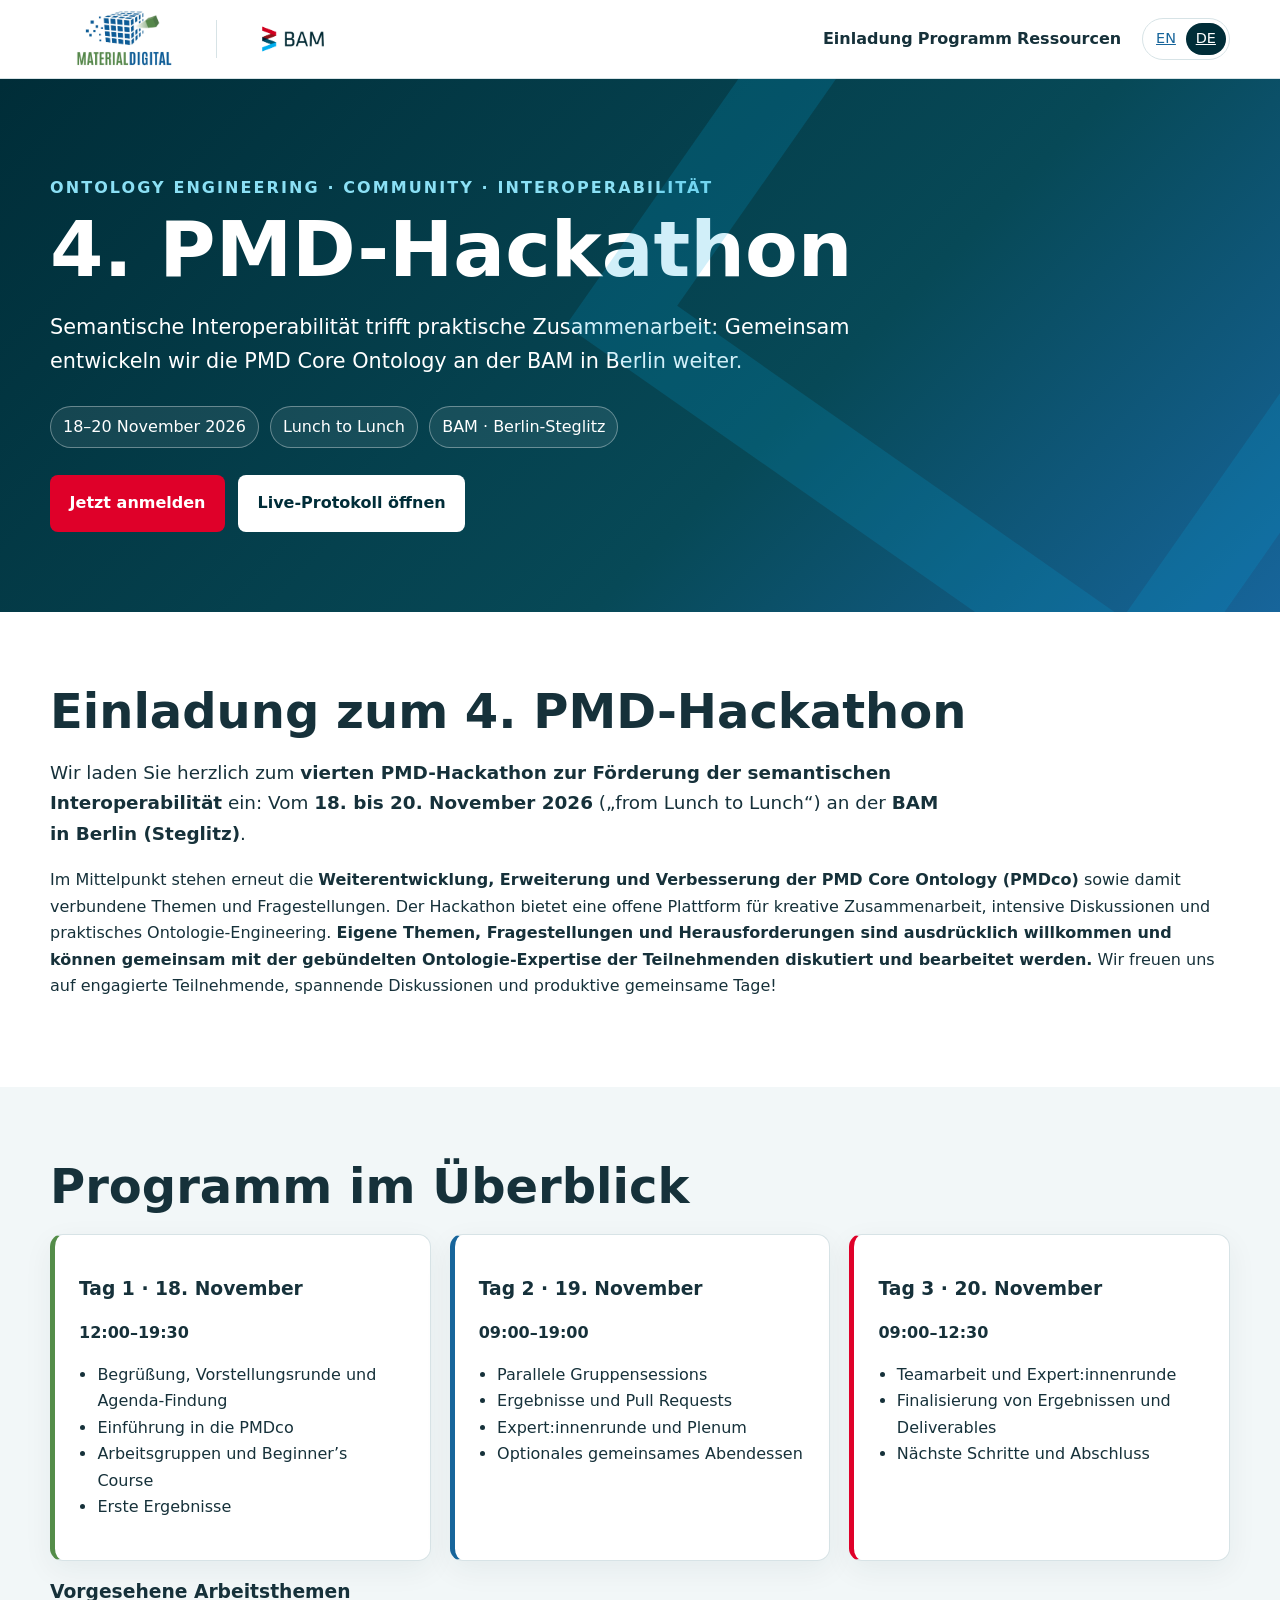
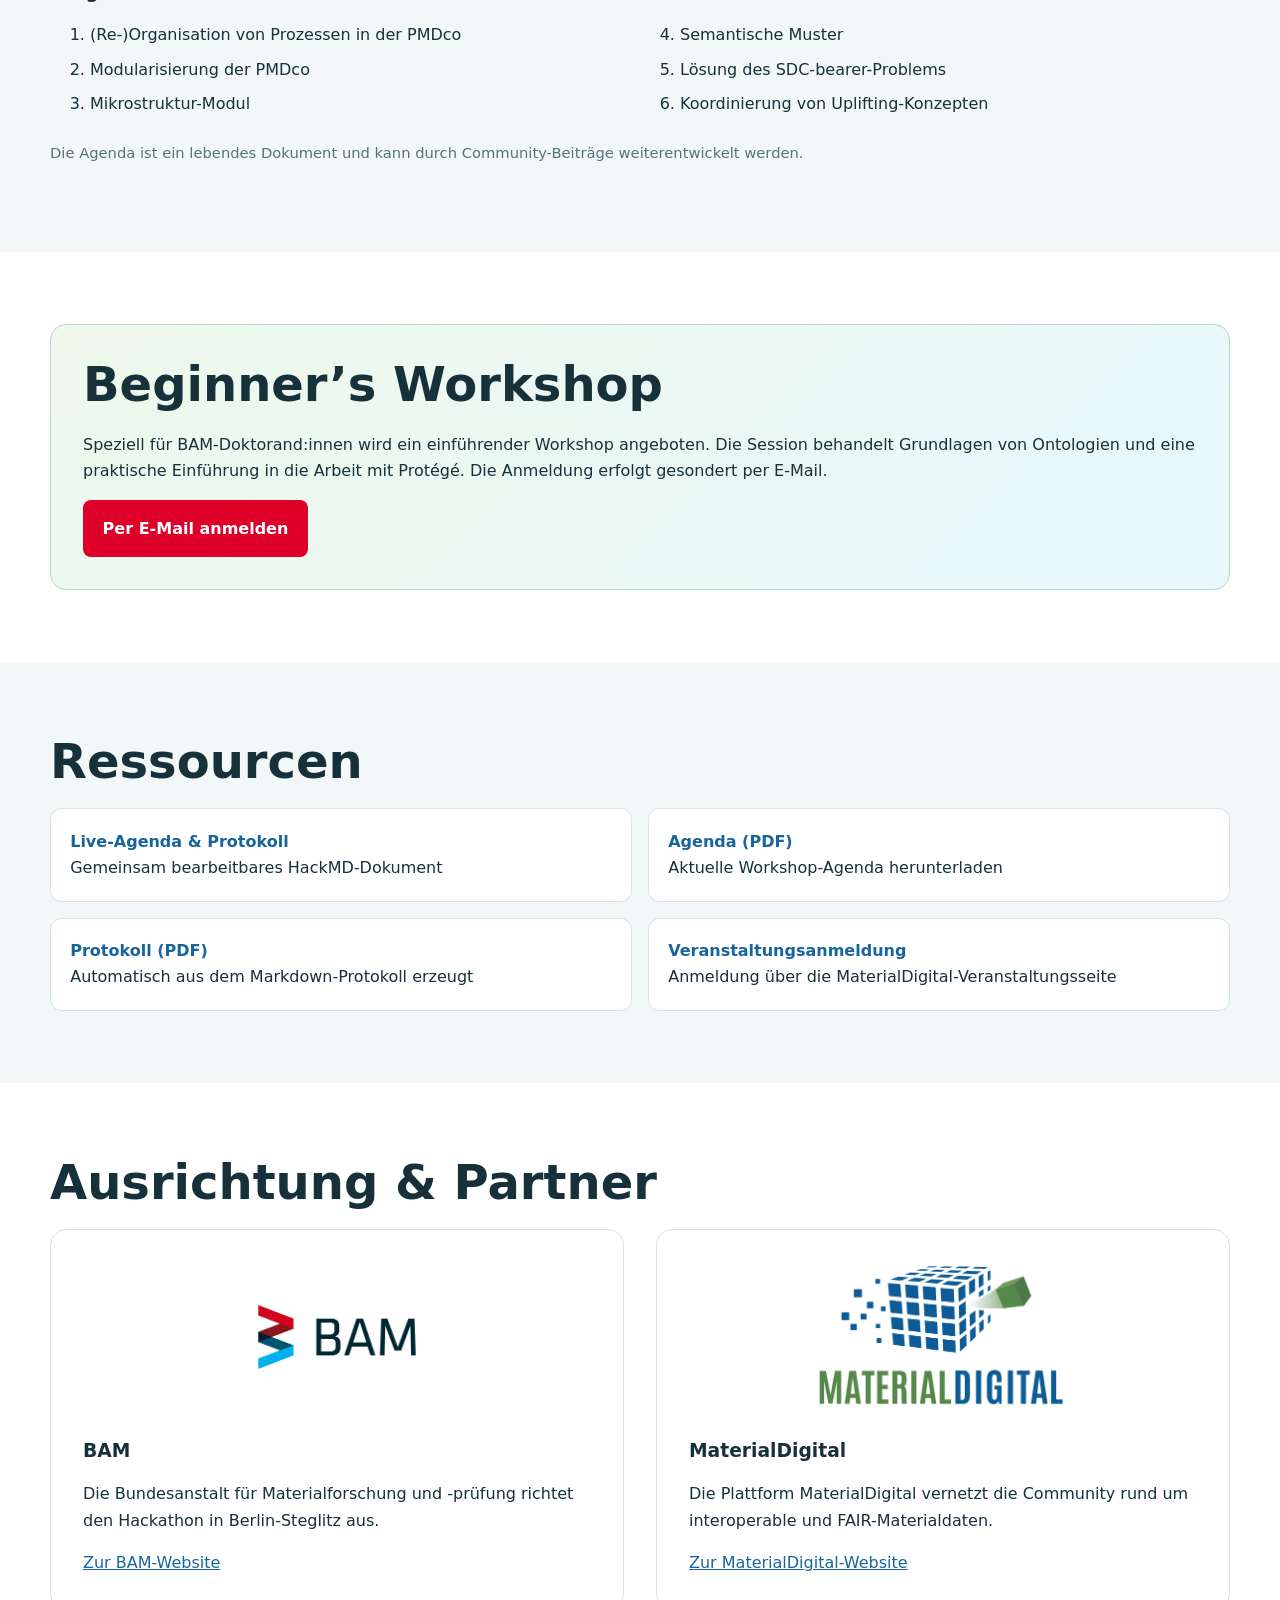
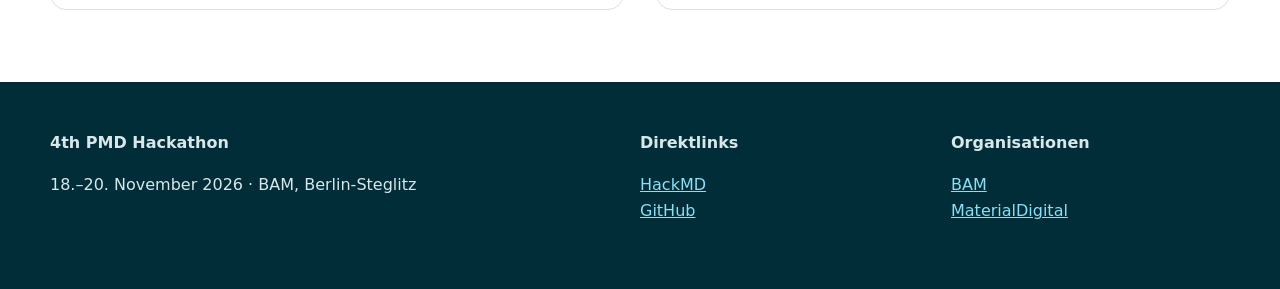
==== site/de/index.html @ f6e945ff "Website release Initial commit for PMD Hackathon no. 4 on semantic interoperability @ BAM in Berlin," ====
<!doctype html>
<html lang="de"><head><meta charset="utf-8"><meta name="viewport" content="width=device-width,initial-scale=1"><meta name="description" content="4. PMD-Hackathon zur semantischen Interoperabilität an der BAM in Berlin, 18.–20. November 2026. "><title>4. PMD-Hackathon | BAM Berlin</title><link rel="stylesheet" href="../assets/css/style.css"></head><body>
<header class="topbar"><div class="wrap nav"><a class="brand" href="../" aria-label="Home"><img class="pmd" src="../assets/images/materialdigital-logo.jpg" alt="MaterialDigital"><span class="brand-line"></span><img class="bam" src="../assets/images/bam-logo.jpg" alt="BAM"></a><nav><a href="#invitation">Einladung</a> <a href="#programme">Programm</a> <a href="#resources">Ressourcen</a></nav><div class="lang" aria-label="Language"><a class="" href="../" lang="en">EN</a><a class="active" href="./" lang="de">DE</a></div></div></header>
<main><section class="hero"><div class="wrap"><div class="eyebrow">Ontology Engineering · Community · Interoperabilität</div><h1>4. PMD-Hackathon</h1><p>Semantische Interoperabilität trifft praktische Zusammenarbeit: Gemeinsam entwickeln wir die PMD Core Ontology an der BAM in Berlin weiter.</p><div class="facts"><span class="pill">18–20 November 2026</span><span class="pill">Lunch to Lunch</span><span class="pill">BAM · Berlin-Steglitz</span></div><div class="actions"><a class="btn primary" href="https://www.material-digital.de/event/PMDco_Hackathon_IV" target="_blank" rel="noopener">Jetzt anmelden</a><a class="btn secondary" href="https://hackmd.io/@nd_ksvfTTISd9bwYNERWLw/r1xOg1ZjMl/edit" target="_blank" rel="noopener">Live-Protokoll öffnen</a></div></div></section>
<section id="invitation"><div class="wrap"><h2>Einladung zum 4. PMD-Hackathon</h2><p class="lead">Wir laden Sie herzlich zum <strong>vierten PMD-Hackathon zur Förderung der semantischen Interoperabilität</strong> ein: Vom <strong>18. bis 20. November 2026</strong> („from Lunch to Lunch“) an der <strong>BAM in Berlin (Steglitz)</strong>.</p><p>Im Mittelpunkt stehen erneut die <strong>Weiterentwicklung, Erweiterung und Verbesserung der PMD Core Ontology (PMDco)</strong> sowie damit verbundene Themen und Fragestellungen. Der Hackathon bietet eine offene Plattform für kreative Zusammenarbeit, intensive Diskussionen und praktisches Ontologie-Engineering. <strong>Eigene Themen, Fragestellungen und Herausforderungen sind ausdrücklich willkommen und können gemeinsam mit der gebündelten Ontologie-Expertise der Teilnehmenden diskutiert und bearbeitet werden.</strong> Wir freuen uns auf engagierte Teilnehmende, spannende Diskussionen und produktive gemeinsame Tage!</p></div></section>
<section class="section-soft" id="programme"><div class="wrap"><h2>Programm im Überblick</h2><div class="schedule grid"><article class="card day"><h3>Tag 1 · 18. November</h3><p><strong>12:00–19:30</strong></p><ul><li>Begrüßung, Vorstellungsrunde und Agenda-Findung</li><li>Einführung in die PMDco</li><li>Arbeitsgruppen und Beginner’s Course</li><li>Erste Ergebnisse</li></ul></article><article class="card day"><h3>Tag 2 · 19. November</h3><p><strong>09:00–19:00</strong></p><ul><li>Parallele Gruppensessions</li><li>Ergebnisse und Pull Requests</li><li>Expert:innenrunde und Plenum</li><li>Optionales gemeinsames Abendessen</li></ul></article><article class="card day"><h3>Tag 3 · 20. November</h3><p><strong>09:00–12:30</strong></p><ul><li>Teamarbeit und Expert:innenrunde</li><li>Finalisierung von Ergebnissen und Deliverables</li><li>Nächste Schritte und Abschluss</li></ul></article></div><h3>Vorgesehene Arbeitsthemen</h3><ol class="topic-list"><li>(Re-)Organisation von Prozessen in der PMDco</li><li>Modularisierung der PMDco</li><li>Mikrostruktur-Modul</li><li>Semantische Muster</li><li>Lösung des SDC-bearer-Problems</li><li>Koordinierung von Uplifting-Konzepten</li></ol><p class="small">Die Agenda ist ein lebendes Dokument und kann durch Community-Beiträge weiterentwickelt werden.</p></div></section>
<section><div class="wrap"><div class="beginner"><h2>Beginner’s Workshop</h2><p>Speziell für BAM-Doktorand:innen wird ein einführender Workshop angeboten. Die Session behandelt Grundlagen von Ontologien und eine praktische Einführung in die Arbeit mit Protégé. Die Anmeldung erfolgt gesondert per E-Mail.</p><a class="btn primary" href="mailto:stefanie.blankenburg@bam.de?subject=Anmeldung%20Beginner%27s%20Workshop%20-%204.%20PMD-Hackathon">Per E-Mail anmelden</a></div></div></section>
<section class="section-soft" id="resources"><div class="wrap"><h2>Ressourcen</h2><div class="resource-list"><a class="resource" href="https://hackmd.io/@nd_ksvfTTISd9bwYNERWLw/r1xOg1ZjMl/edit" target="_blank" rel="noopener"><strong>Live-Agenda & Protokoll</strong>Gemeinsam bearbeitbares HackMD-Dokument</a><a class="resource" href="../assets/resources/Agenda_Hackathon_4.pdf"><strong>Agenda (PDF)</strong>Aktuelle Workshop-Agenda herunterladen</a><a class="resource" href="../assets/resources/hackathon-protocol.pdf"><strong>Protokoll (PDF)</strong>Automatisch aus dem Markdown-Protokoll erzeugt</a><a class="resource" href="https://www.material-digital.de/event/PMDco_Hackathon_IV" target="_blank" rel="noopener"><strong>Veranstaltungsanmeldung</strong>Anmeldung über die MaterialDigital-Veranstaltungsseite</a></div></div></section>
<section><div class="wrap"><h2>Ausrichtung & Partner</h2><div class="logos"><article class="org"><img src="../assets/images/bam-logo.jpg" alt="BAM"><h3>BAM</h3><p>Die Bundesanstalt für Materialforschung und -prüfung richtet den Hackathon in Berlin-Steglitz aus.</p><a href="https://bam.de/" target="_blank" rel="noopener">Zur BAM-Website</a></article><article class="org"><img src="../assets/images/materialdigital-logo.jpg" alt="MaterialDigital"><h3>MaterialDigital</h3><p>Die Plattform MaterialDigital vernetzt die Community rund um interoperable und FAIR-Materialdaten.</p><a href="https://www.material-digital.de/" target="_blank" rel="noopener">Zur MaterialDigital-Website</a></article></div></div></section></main>
<footer><div class="wrap footer-grid"><div><strong>4th PMD Hackathon</strong><p>18.–20. November 2026 · BAM, Berlin-Steglitz</p></div><div><strong>Direktlinks</strong><p><a href="https://hackmd.io/@nd_ksvfTTISd9bwYNERWLw/r1xOg1ZjMl/edit">HackMD</a><br><a href="https://github.com/materialdigital/ontology-hackathon-4">GitHub</a></p></div><div><strong>Organisationen</strong><p><a href="https://bam.de/">BAM</a><br><a href="https://www.material-digital.de/">MaterialDigital</a></p></div></div></footer><script src="../assets/js/main.js"></script></body></html>
---- site/assets/css/style.css ----
:root{--pmd-blue:#17659b;--pmd-green:#548d49;--bam-navy:#002d38;--bam-cyan:#00a8df;--bam-red:#df0029;--ink:#16313a;--muted:#57717a;--paper:#fff;--soft:#f2f7f8;--line:#d7e3e6;--max:1180px}
*{box-sizing:border-box}html{scroll-behavior:smooth}body{margin:0;color:var(--ink);font-family:Inter,system-ui,-apple-system,"Segoe UI",sans-serif;line-height:1.65;background:var(--paper)}a{color:var(--pmd-blue)}a:focus-visible,button:focus-visible{outline:3px solid var(--bam-cyan);outline-offset:3px}.wrap{width:min(var(--max),calc(100% - 2rem));margin:auto}.topbar{position:sticky;top:0;z-index:20;background:rgba(255,255,255,.96);border-bottom:1px solid var(--line);backdrop-filter:blur(12px)}.nav{min-height:78px;display:flex;align-items:center;gap:1.3rem}.brand{display:flex;align-items:center;gap:1rem;margin-right:auto}.brand img{display:block;object-fit:contain;background:#fff}.brand .pmd{width:150px;height:58px}.brand .bam{width:120px;height:58px}.brand-line{width:1px;height:38px;background:var(--line)}nav a{text-decoration:none;font-weight:650;color:var(--ink)}.lang{display:flex;border:1px solid var(--line);border-radius:999px;padding:.2rem}.lang a{padding:.28rem .62rem;border-radius:999px;font-size:.9rem}.lang .active{background:var(--bam-navy);color:#fff}.hero{position:relative;overflow:hidden;background:linear-gradient(135deg,var(--bam-navy),#074957 62%,var(--pmd-blue));color:#fff;padding:6rem 0 5rem}.hero:after{content:"";position:absolute;right:-8rem;top:-12rem;width:34rem;height:34rem;border:5rem solid rgba(0,168,223,.18);transform:rotate(35deg)}.eyebrow{text-transform:uppercase;letter-spacing:.13em;font-weight:800;color:#8be0f5}.hero h1{font-size:clamp(2.5rem,6vw,5.4rem);line-height:1.02;margin:.6rem 0 1rem;max-width:900px}.hero p{font-size:clamp(1.05rem,2vw,1.3rem);max-width:820px}.facts{display:flex;flex-wrap:wrap;gap:.7rem;margin:1.7rem 0}.pill{border:1px solid rgba(255,255,255,.35);padding:.42rem .75rem;border-radius:999px;background:rgba(255,255,255,.08)}.actions{display:flex;flex-wrap:wrap;gap:.8rem;margin-top:1.7rem}.btn{display:inline-flex;align-items:center;justify-content:center;padding:.82rem 1.1rem;border-radius:.5rem;text-decoration:none;font-weight:800;border:2px solid transparent}.btn.primary{background:var(--bam-red);color:#fff}.btn.secondary{background:#fff;color:var(--bam-navy)}.btn.outline{border-color:var(--pmd-blue);color:var(--pmd-blue)}section{padding:4.5rem 0}.section-soft{background:var(--soft)}h2{font-size:clamp(1.8rem,4vw,3rem);line-height:1.15;margin:0 0 1.2rem}h3{line-height:1.25}.lead{font-size:1.15rem;max-width:900px}.grid{display:grid;grid-template-columns:repeat(3,1fr);gap:1.3rem}.card{background:#fff;border:1px solid var(--line);border-radius:.8rem;padding:1.5rem;box-shadow:0 9px 30px rgba(0,45,56,.06)}.card.accent{border-top:5px solid var(--bam-cyan)}.card a.btn{margin-top:.5rem}.schedule{display:grid;gap:1.2rem}.day{border-left:5px solid var(--pmd-green)}.day:nth-child(2){border-left-color:var(--pmd-blue)}.day:nth-child(3){border-left-color:var(--bam-red)}.day ul{padding-left:1.15rem}.topic-list{columns:2;column-gap:2.5rem}.topic-list li{break-inside:avoid;margin-bottom:.5rem}.beginner{background:linear-gradient(135deg,#eef8eb,#e7f7fb);border:1px solid #b8d8ca;border-radius:1rem;padding:2rem}.logos{display:grid;grid-template-columns:1fr 1fr;gap:2rem;align-items:center}.org{padding:2rem;background:#fff;border:1px solid var(--line);border-radius:1rem}.org img{width:100%;height:150px;object-fit:contain}.resource-list{display:grid;grid-template-columns:repeat(2,1fr);gap:1rem}.resource{display:block;padding:1.2rem;border:1px solid var(--line);border-radius:.7rem;text-decoration:none;color:var(--ink);background:#fff}.resource strong{display:block;color:var(--pmd-blue)}footer{background:var(--bam-navy);color:#d8e7ea;padding:3rem 0}footer a{color:#8be0f5}.footer-grid{display:grid;grid-template-columns:2fr 1fr 1fr;gap:2rem}.small{font-size:.92rem;color:var(--muted)}@media(max-width:850px){nav>a{display:none}.brand .pmd{width:105px}.brand .bam{width:90px}.grid,.logos,.resource-list,.footer-grid{grid-template-columns:1fr}.topic-list{columns:1}.hero{padding:4.5rem 0 3.5rem}}@media(max-width:520px){.brand-line{display:none}.brand{gap:.4rem}.nav{gap:.5rem}.lang a{padding:.25rem .45rem}}
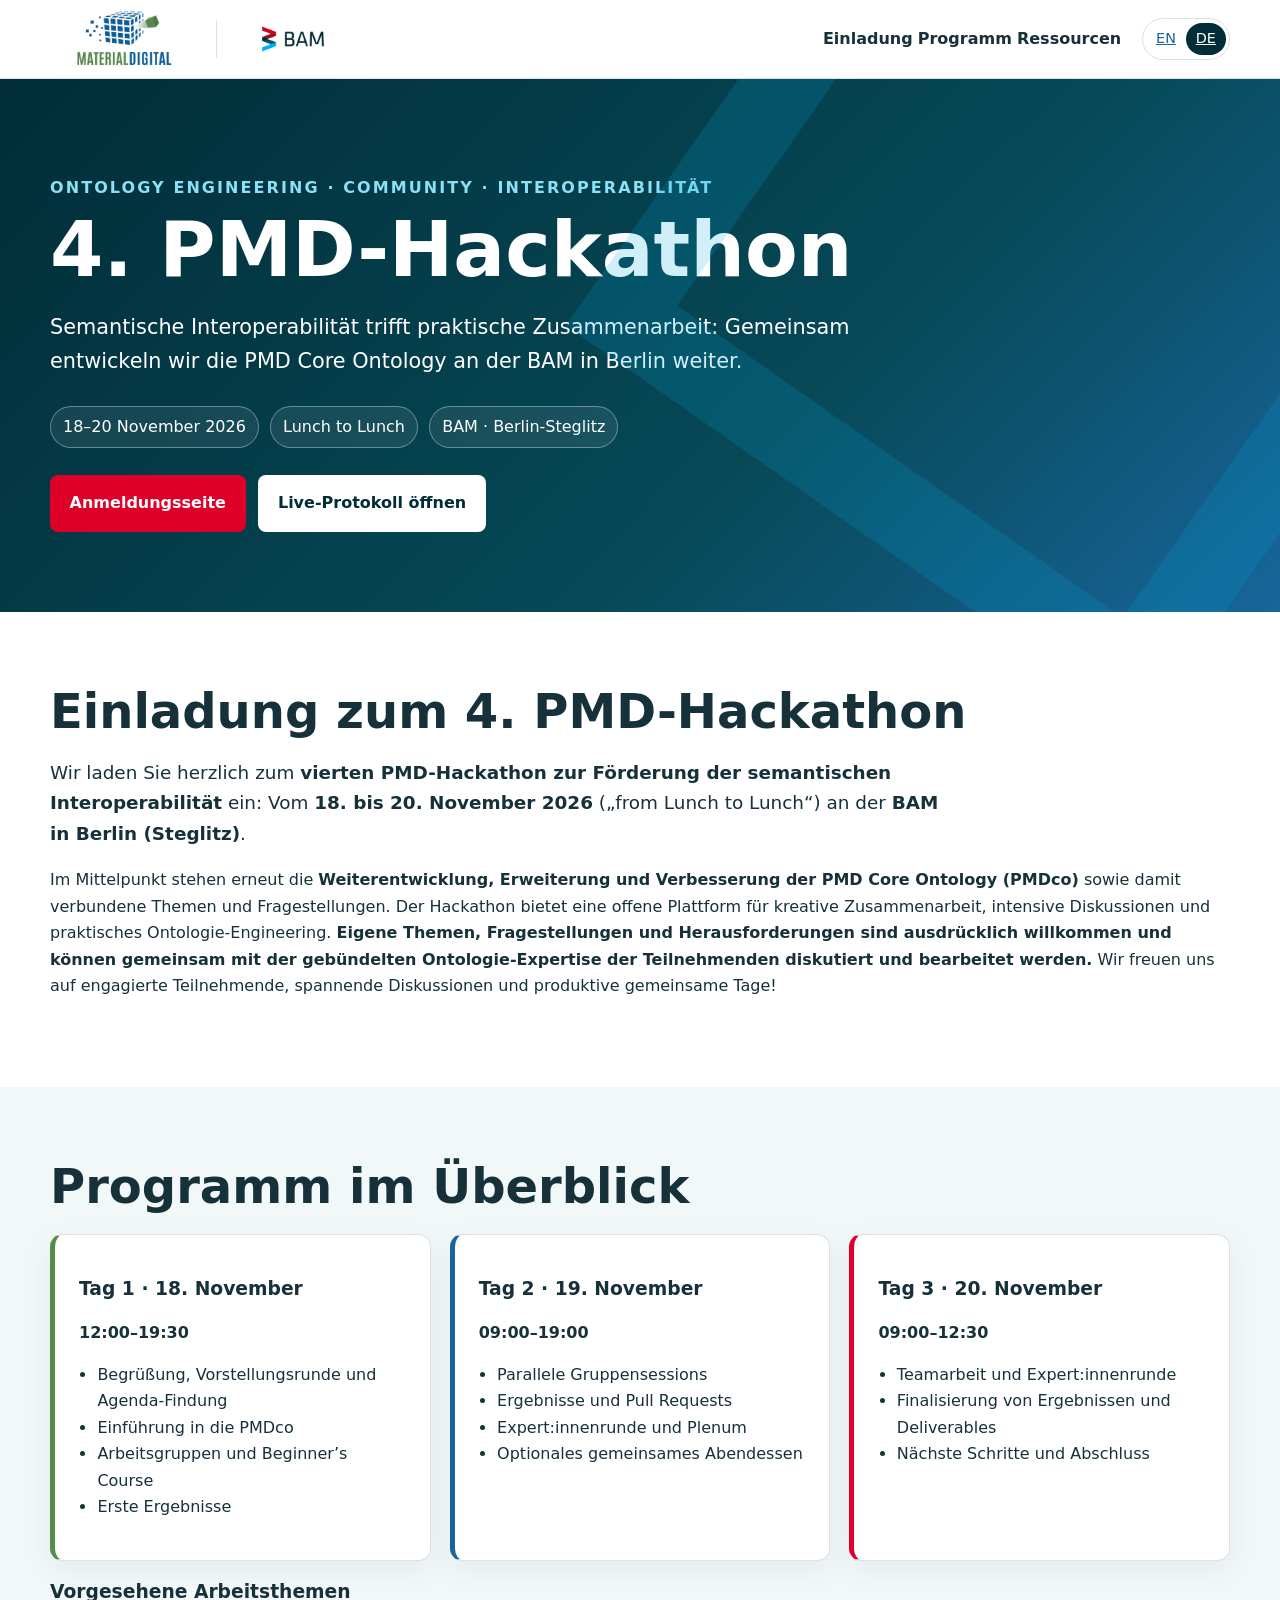
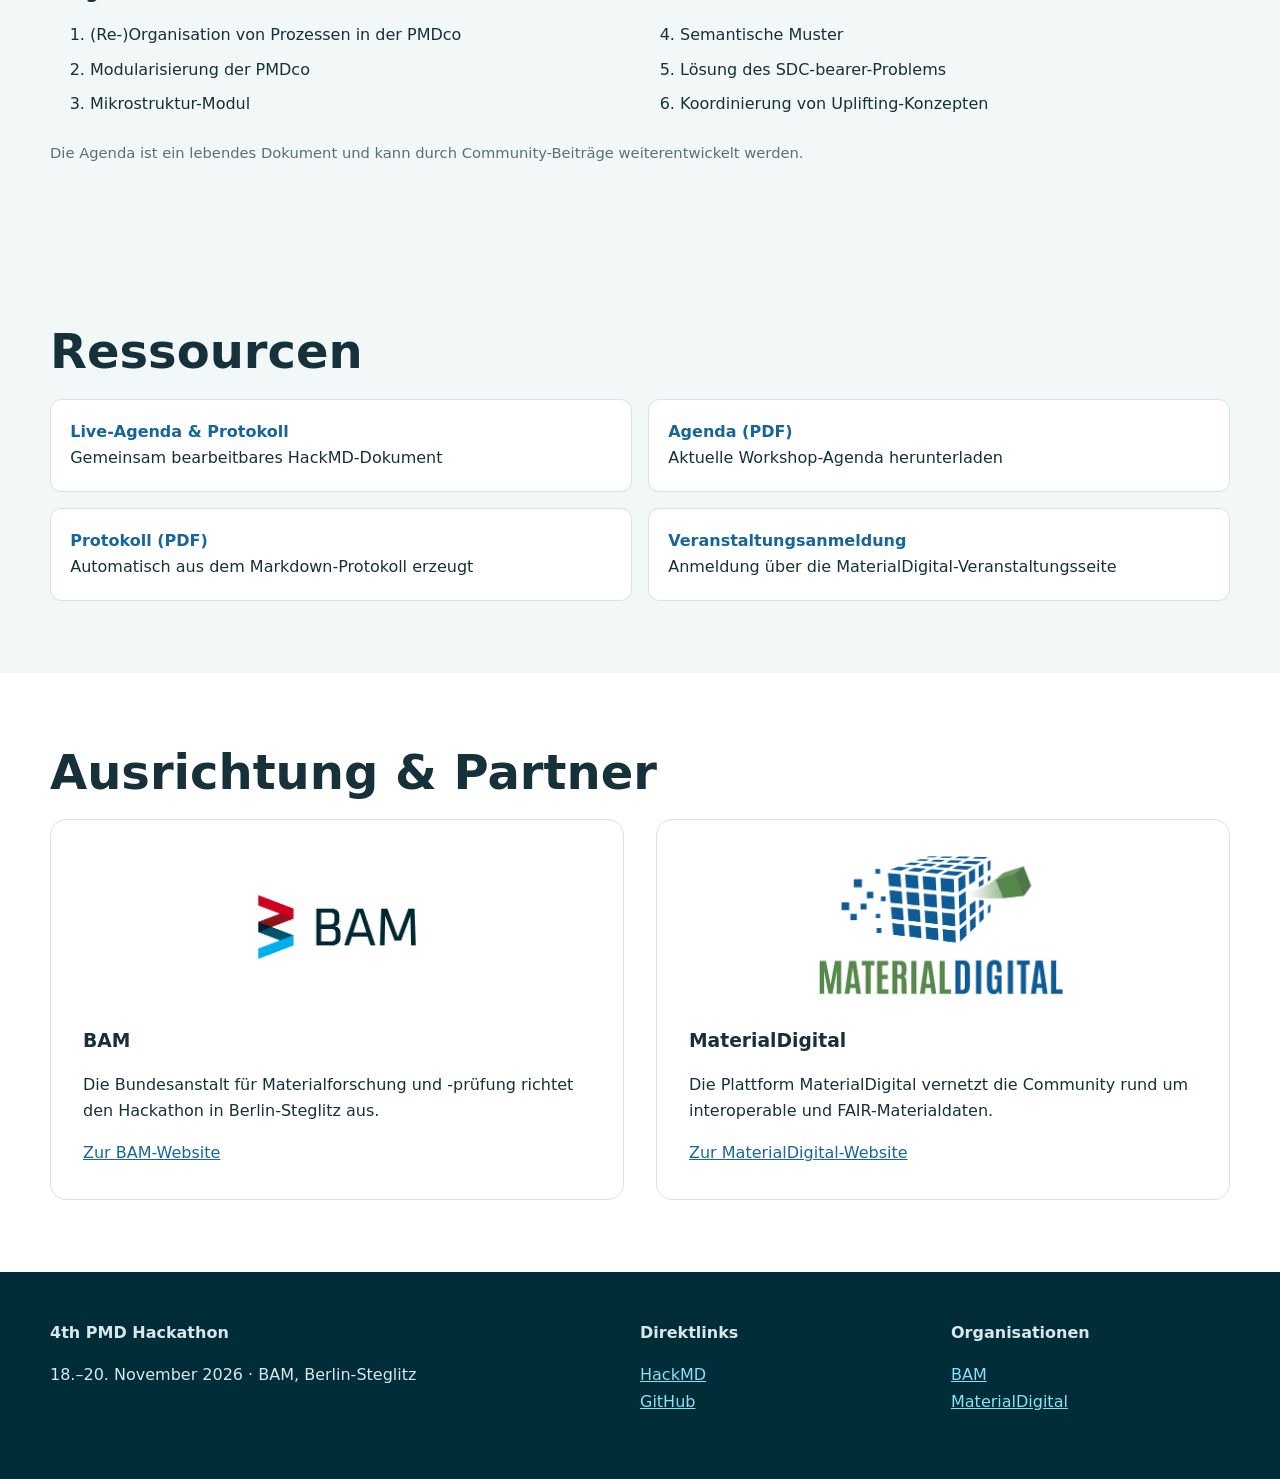
==== commit b3d9ca8a: "Update website Website update due to changed requirements as the event is approaching very soon." ====
--- a/site/de/index.html
+++ b/site/de/index.html
@@ -1,10 +1,9 @@
 <!doctype html>
 <html lang="de"><head><meta charset="utf-8"><meta name="viewport" content="width=device-width,initial-scale=1"><meta name="description" content="4. PMD-Hackathon zur semantischen Interoperabilität an der BAM in Berlin, 18.–20. November 2026. "><title>4. PMD-Hackathon | BAM Berlin</title><link rel="stylesheet" href="../assets/css/style.css"></head><body>
 <header class="topbar"><div class="wrap nav"><a class="brand" href="../" aria-label="Home"><img class="pmd" src="../assets/images/materialdigital-logo.jpg" alt="MaterialDigital"><span class="brand-line"></span><img class="bam" src="../assets/images/bam-logo.jpg" alt="BAM"></a><nav><a href="#invitation">Einladung</a> <a href="#programme">Programm</a> <a href="#resources">Ressourcen</a></nav><div class="lang" aria-label="Language"><a class="" href="../" lang="en">EN</a><a class="active" href="./" lang="de">DE</a></div></div></header>
-<main><section class="hero"><div class="wrap"><div class="eyebrow">Ontology Engineering · Community · Interoperabilität</div><h1>4. PMD-Hackathon</h1><p>Semantische Interoperabilität trifft praktische Zusammenarbeit: Gemeinsam entwickeln wir die PMD Core Ontology an der BAM in Berlin weiter.</p><div class="facts"><span class="pill">18–20 November 2026</span><span class="pill">Lunch to Lunch</span><span class="pill">BAM · Berlin-Steglitz</span></div><div class="actions"><a class="btn primary" href="https://www.material-digital.de/event/PMDco_Hackathon_IV" target="_blank" rel="noopener">Jetzt anmelden</a><a class="btn secondary" href="https://hackmd.io/@nd_ksvfTTISd9bwYNERWLw/r1xOg1ZjMl/edit" target="_blank" rel="noopener">Live-Protokoll öffnen</a></div></div></section>
+<main><section class="hero"><div class="wrap"><div class="eyebrow">Ontology Engineering · Community · Interoperabilität</div><h1>4. PMD-Hackathon</h1><p>Semantische Interoperabilität trifft praktische Zusammenarbeit: Gemeinsam entwickeln wir die PMD Core Ontology an der BAM in Berlin weiter.</p><div class="facts"><span class="pill">18–20 November 2026</span><span class="pill">Lunch to Lunch</span><span class="pill">BAM · Berlin-Steglitz</span></div><div class="actions"><a class="btn primary" href="https://www.material-digital.de/event/PMDco_Hackathon_IV" target="_blank" rel="noopener">Anmeldungsseite</a><a class="btn secondary" href="https://hackmd.io/@nd_ksvfTTISd9bwYNERWLw/r1xOg1ZjMl/edit" target="_blank" rel="noopener">Live-Protokoll öffnen</a></div></div></section>
 <section id="invitation"><div class="wrap"><h2>Einladung zum 4. PMD-Hackathon</h2><p class="lead">Wir laden Sie herzlich zum <strong>vierten PMD-Hackathon zur Förderung der semantischen Interoperabilität</strong> ein: Vom <strong>18. bis 20. November 2026</strong> („from Lunch to Lunch“) an der <strong>BAM in Berlin (Steglitz)</strong>.</p><p>Im Mittelpunkt stehen erneut die <strong>Weiterentwicklung, Erweiterung und Verbesserung der PMD Core Ontology (PMDco)</strong> sowie damit verbundene Themen und Fragestellungen. Der Hackathon bietet eine offene Plattform für kreative Zusammenarbeit, intensive Diskussionen und praktisches Ontologie-Engineering. <strong>Eigene Themen, Fragestellungen und Herausforderungen sind ausdrücklich willkommen und können gemeinsam mit der gebündelten Ontologie-Expertise der Teilnehmenden diskutiert und bearbeitet werden.</strong> Wir freuen uns auf engagierte Teilnehmende, spannende Diskussionen und produktive gemeinsame Tage!</p></div></section>
 <section class="section-soft" id="programme"><div class="wrap"><h2>Programm im Überblick</h2><div class="schedule grid"><article class="card day"><h3>Tag 1 · 18. November</h3><p><strong>12:00–19:30</strong></p><ul><li>Begrüßung, Vorstellungsrunde und Agenda-Findung</li><li>Einführung in die PMDco</li><li>Arbeitsgruppen und Beginner’s Course</li><li>Erste Ergebnisse</li></ul></article><article class="card day"><h3>Tag 2 · 19. November</h3><p><strong>09:00–19:00</strong></p><ul><li>Parallele Gruppensessions</li><li>Ergebnisse und Pull Requests</li><li>Expert:innenrunde und Plenum</li><li>Optionales gemeinsames Abendessen</li></ul></article><article class="card day"><h3>Tag 3 · 20. November</h3><p><strong>09:00–12:30</strong></p><ul><li>Teamarbeit und Expert:innenrunde</li><li>Finalisierung von Ergebnissen und Deliverables</li><li>Nächste Schritte und Abschluss</li></ul></article></div><h3>Vorgesehene Arbeitsthemen</h3><ol class="topic-list"><li>(Re-)Organisation von Prozessen in der PMDco</li><li>Modularisierung der PMDco</li><li>Mikrostruktur-Modul</li><li>Semantische Muster</li><li>Lösung des SDC-bearer-Problems</li><li>Koordinierung von Uplifting-Konzepten</li></ol><p class="small">Die Agenda ist ein lebendes Dokument und kann durch Community-Beiträge weiterentwickelt werden.</p></div></section>
-<section><div class="wrap"><div class="beginner"><h2>Beginner’s Workshop</h2><p>Speziell für BAM-Doktorand:innen wird ein einführender Workshop angeboten. Die Session behandelt Grundlagen von Ontologien und eine praktische Einführung in die Arbeit mit Protégé. Die Anmeldung erfolgt gesondert per E-Mail.</p><a class="btn primary" href="mailto:stefanie.blankenburg@bam.de?subject=Anmeldung%20Beginner%27s%20Workshop%20-%204.%20PMD-Hackathon">Per E-Mail anmelden</a></div></div></section>
 <section class="section-soft" id="resources"><div class="wrap"><h2>Ressourcen</h2><div class="resource-list"><a class="resource" href="https://hackmd.io/@nd_ksvfTTISd9bwYNERWLw/r1xOg1ZjMl/edit" target="_blank" rel="noopener"><strong>Live-Agenda & Protokoll</strong>Gemeinsam bearbeitbares HackMD-Dokument</a><a class="resource" href="../assets/resources/Agenda_Hackathon_4.pdf"><strong>Agenda (PDF)</strong>Aktuelle Workshop-Agenda herunterladen</a><a class="resource" href="../assets/resources/hackathon-protocol.pdf"><strong>Protokoll (PDF)</strong>Automatisch aus dem Markdown-Protokoll erzeugt</a><a class="resource" href="https://www.material-digital.de/event/PMDco_Hackathon_IV" target="_blank" rel="noopener"><strong>Veranstaltungsanmeldung</strong>Anmeldung über die MaterialDigital-Veranstaltungsseite</a></div></div></section>
 <section><div class="wrap"><h2>Ausrichtung & Partner</h2><div class="logos"><article class="org"><img src="../assets/images/bam-logo.jpg" alt="BAM"><h3>BAM</h3><p>Die Bundesanstalt für Materialforschung und -prüfung richtet den Hackathon in Berlin-Steglitz aus.</p><a href="https://bam.de/" target="_blank" rel="noopener">Zur BAM-Website</a></article><article class="org"><img src="../assets/images/materialdigital-logo.jpg" alt="MaterialDigital"><h3>MaterialDigital</h3><p>Die Plattform MaterialDigital vernetzt die Community rund um interoperable und FAIR-Materialdaten.</p><a href="https://www.material-digital.de/" target="_blank" rel="noopener">Zur MaterialDigital-Website</a></article></div></div></section></main>
 <footer><div class="wrap footer-grid"><div><strong>4th PMD Hackathon</strong><p>18.–20. November 2026 · BAM, Berlin-Steglitz</p></div><div><strong>Direktlinks</strong><p><a href="https://hackmd.io/@nd_ksvfTTISd9bwYNERWLw/r1xOg1ZjMl/edit">HackMD</a><br><a href="https://github.com/materialdigital/ontology-hackathon-4">GitHub</a></p></div><div><strong>Organisationen</strong><p><a href="https://bam.de/">BAM</a><br><a href="https://www.material-digital.de/">MaterialDigital</a></p></div></div></footer><script src="../assets/js/main.js"></script></body></html>
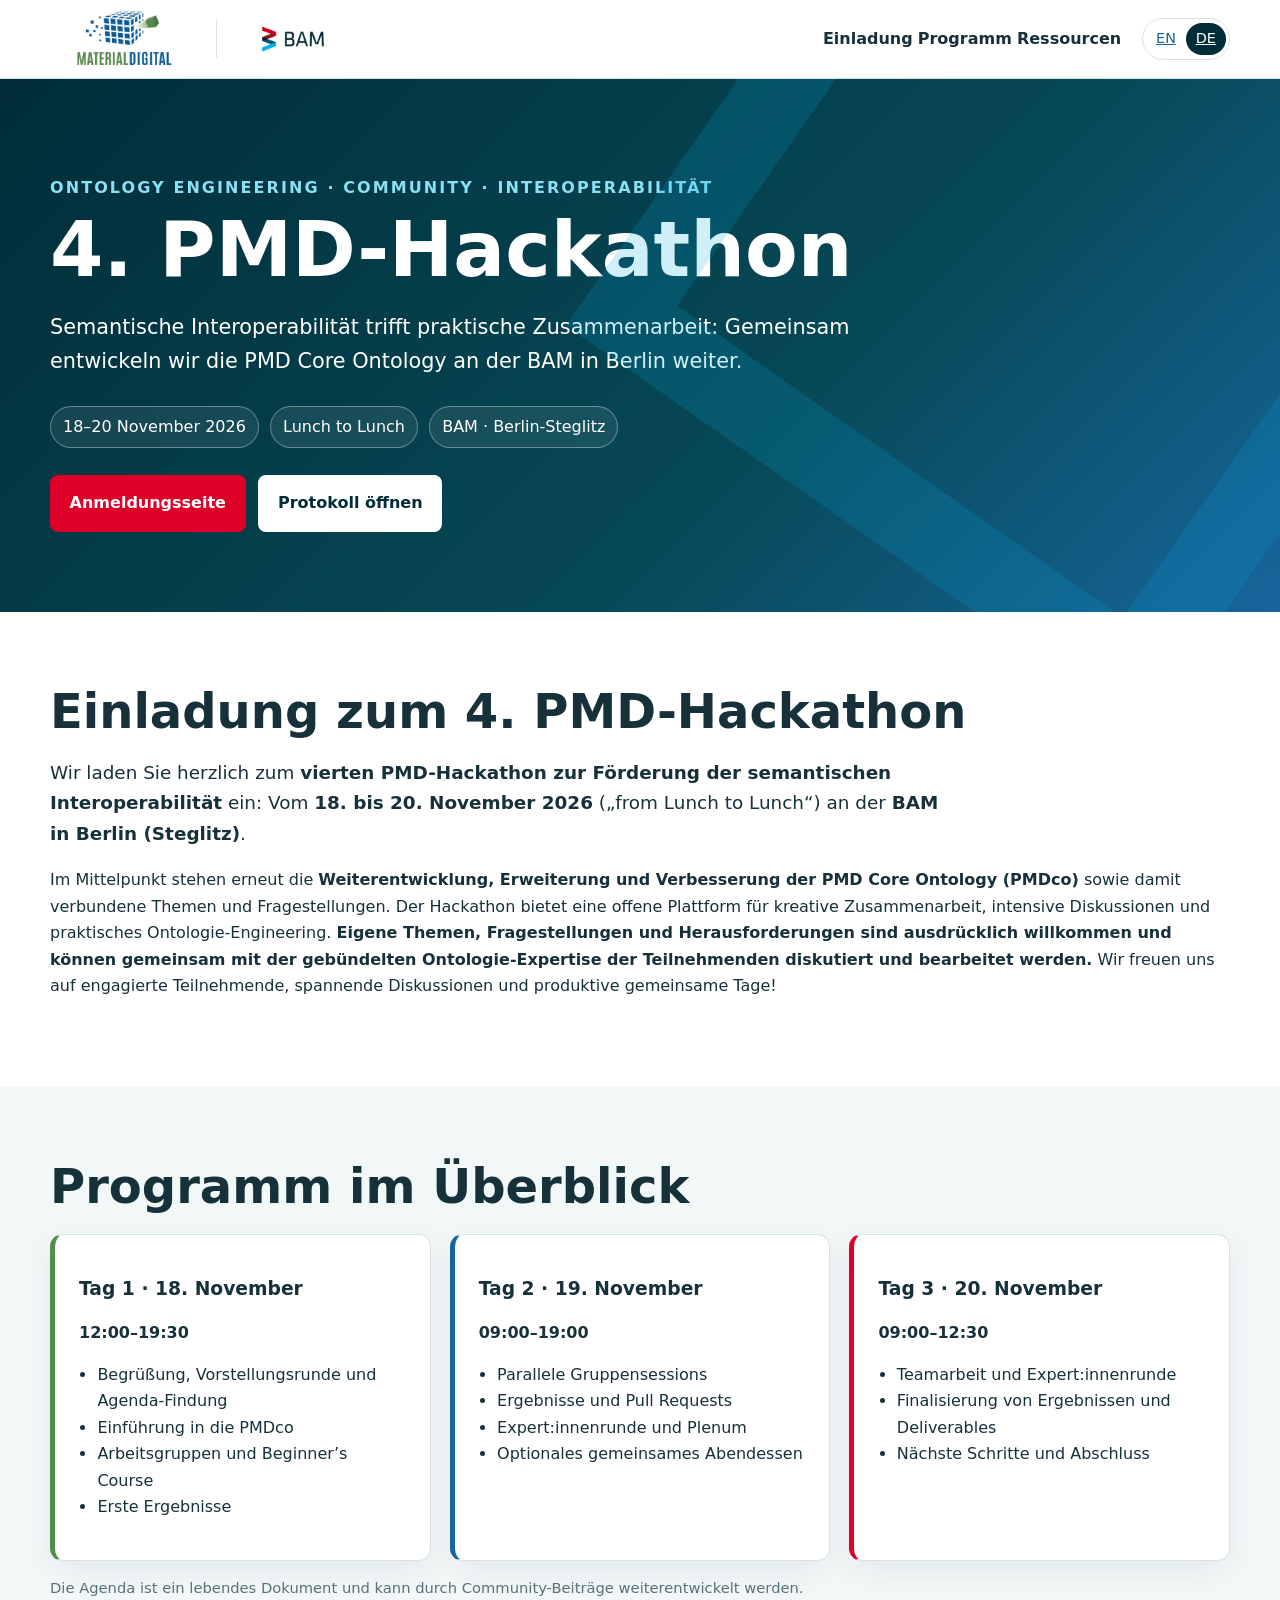
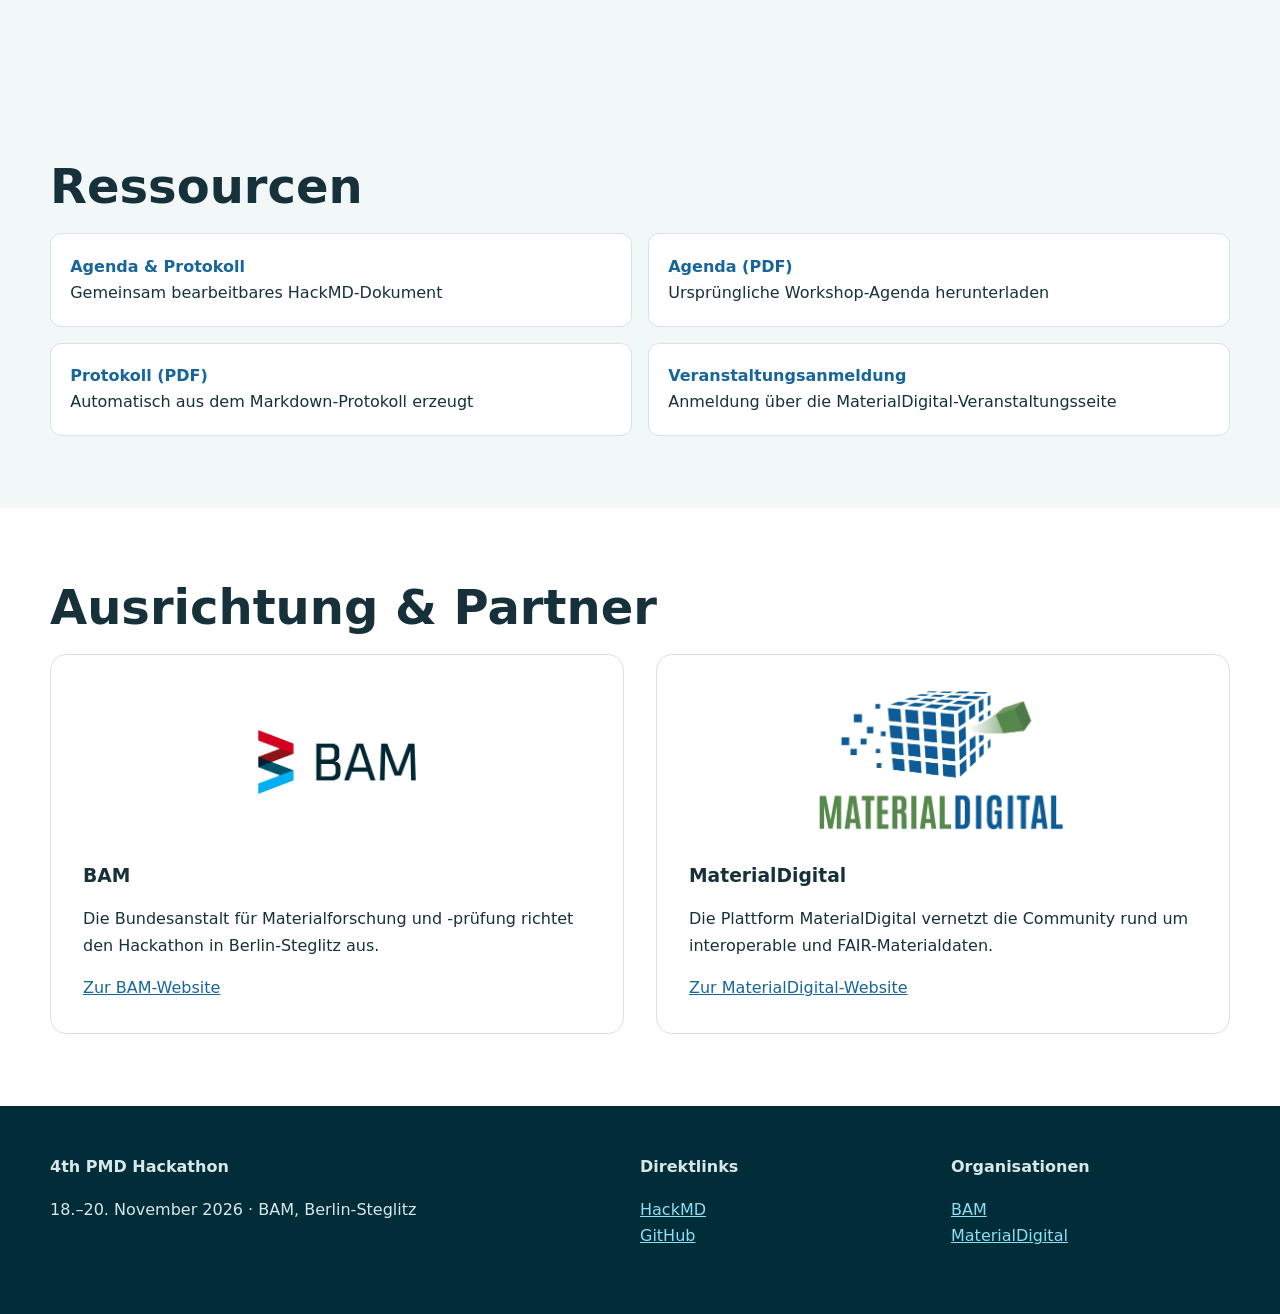
==== commit 6af6adac: "Finish website and resources after the event As the event has ended, protocols, results and the webs" ====
--- a/site/de/index.html
+++ b/site/de/index.html
@@ -1,9 +1,9 @@
 <!doctype html>
 <html lang="de"><head><meta charset="utf-8"><meta name="viewport" content="width=device-width,initial-scale=1"><meta name="description" content="4. PMD-Hackathon zur semantischen Interoperabilität an der BAM in Berlin, 18.–20. November 2026. "><title>4. PMD-Hackathon | BAM Berlin</title><link rel="stylesheet" href="../assets/css/style.css"></head><body>
 <header class="topbar"><div class="wrap nav"><a class="brand" href="../" aria-label="Home"><img class="pmd" src="../assets/images/materialdigital-logo.jpg" alt="MaterialDigital"><span class="brand-line"></span><img class="bam" src="../assets/images/bam-logo.jpg" alt="BAM"></a><nav><a href="#invitation">Einladung</a> <a href="#programme">Programm</a> <a href="#resources">Ressourcen</a></nav><div class="lang" aria-label="Language"><a class="" href="../" lang="en">EN</a><a class="active" href="./" lang="de">DE</a></div></div></header>
-<main><section class="hero"><div class="wrap"><div class="eyebrow">Ontology Engineering · Community · Interoperabilität</div><h1>4. PMD-Hackathon</h1><p>Semantische Interoperabilität trifft praktische Zusammenarbeit: Gemeinsam entwickeln wir die PMD Core Ontology an der BAM in Berlin weiter.</p><div class="facts"><span class="pill">18–20 November 2026</span><span class="pill">Lunch to Lunch</span><span class="pill">BAM · Berlin-Steglitz</span></div><div class="actions"><a class="btn primary" href="https://www.material-digital.de/event/PMDco_Hackathon_IV" target="_blank" rel="noopener">Anmeldungsseite</a><a class="btn secondary" href="https://hackmd.io/@nd_ksvfTTISd9bwYNERWLw/r1xOg1ZjMl/edit" target="_blank" rel="noopener">Live-Protokoll öffnen</a></div></div></section>
+<main><section class="hero"><div class="wrap"><div class="eyebrow">Ontology Engineering · Community · Interoperabilität</div><h1>4. PMD-Hackathon</h1><p>Semantische Interoperabilität trifft praktische Zusammenarbeit: Gemeinsam entwickeln wir die PMD Core Ontology an der BAM in Berlin weiter.</p><div class="facts"><span class="pill">18–20 November 2026</span><span class="pill">Lunch to Lunch</span><span class="pill">BAM · Berlin-Steglitz</span></div><div class="actions"><a class="btn primary" href="https://www.material-digital.de/event/PMDco_Hackathon_IV" target="_blank" rel="noopener">Anmeldungsseite</a><a class="btn secondary" href="https://hackmd.io/@nd_ksvfTTISd9bwYNERWLw/r1xOg1ZjMl/" target="_blank" rel="noopener">Protokoll öffnen</a></div></div></section>
 <section id="invitation"><div class="wrap"><h2>Einladung zum 4. PMD-Hackathon</h2><p class="lead">Wir laden Sie herzlich zum <strong>vierten PMD-Hackathon zur Förderung der semantischen Interoperabilität</strong> ein: Vom <strong>18. bis 20. November 2026</strong> („from Lunch to Lunch“) an der <strong>BAM in Berlin (Steglitz)</strong>.</p><p>Im Mittelpunkt stehen erneut die <strong>Weiterentwicklung, Erweiterung und Verbesserung der PMD Core Ontology (PMDco)</strong> sowie damit verbundene Themen und Fragestellungen. Der Hackathon bietet eine offene Plattform für kreative Zusammenarbeit, intensive Diskussionen und praktisches Ontologie-Engineering. <strong>Eigene Themen, Fragestellungen und Herausforderungen sind ausdrücklich willkommen und können gemeinsam mit der gebündelten Ontologie-Expertise der Teilnehmenden diskutiert und bearbeitet werden.</strong> Wir freuen uns auf engagierte Teilnehmende, spannende Diskussionen und produktive gemeinsame Tage!</p></div></section>
-<section class="section-soft" id="programme"><div class="wrap"><h2>Programm im Überblick</h2><div class="schedule grid"><article class="card day"><h3>Tag 1 · 18. November</h3><p><strong>12:00–19:30</strong></p><ul><li>Begrüßung, Vorstellungsrunde und Agenda-Findung</li><li>Einführung in die PMDco</li><li>Arbeitsgruppen und Beginner’s Course</li><li>Erste Ergebnisse</li></ul></article><article class="card day"><h3>Tag 2 · 19. November</h3><p><strong>09:00–19:00</strong></p><ul><li>Parallele Gruppensessions</li><li>Ergebnisse und Pull Requests</li><li>Expert:innenrunde und Plenum</li><li>Optionales gemeinsames Abendessen</li></ul></article><article class="card day"><h3>Tag 3 · 20. November</h3><p><strong>09:00–12:30</strong></p><ul><li>Teamarbeit und Expert:innenrunde</li><li>Finalisierung von Ergebnissen und Deliverables</li><li>Nächste Schritte und Abschluss</li></ul></article></div><h3>Vorgesehene Arbeitsthemen</h3><ol class="topic-list"><li>(Re-)Organisation von Prozessen in der PMDco</li><li>Modularisierung der PMDco</li><li>Mikrostruktur-Modul</li><li>Semantische Muster</li><li>Lösung des SDC-bearer-Problems</li><li>Koordinierung von Uplifting-Konzepten</li></ol><p class="small">Die Agenda ist ein lebendes Dokument und kann durch Community-Beiträge weiterentwickelt werden.</p></div></section>
-<section class="section-soft" id="resources"><div class="wrap"><h2>Ressourcen</h2><div class="resource-list"><a class="resource" href="https://hackmd.io/@nd_ksvfTTISd9bwYNERWLw/r1xOg1ZjMl/edit" target="_blank" rel="noopener"><strong>Live-Agenda & Protokoll</strong>Gemeinsam bearbeitbares HackMD-Dokument</a><a class="resource" href="../assets/resources/Agenda_Hackathon_4.pdf"><strong>Agenda (PDF)</strong>Aktuelle Workshop-Agenda herunterladen</a><a class="resource" href="../assets/resources/hackathon-protocol.pdf"><strong>Protokoll (PDF)</strong>Automatisch aus dem Markdown-Protokoll erzeugt</a><a class="resource" href="https://www.material-digital.de/event/PMDco_Hackathon_IV" target="_blank" rel="noopener"><strong>Veranstaltungsanmeldung</strong>Anmeldung über die MaterialDigital-Veranstaltungsseite</a></div></div></section>
+<section class="section-soft" id="programme"><div class="wrap"><h2>Programm im Überblick</h2><div class="schedule grid"><article class="card day"><h3>Tag 1 · 18. November</h3><p><strong>12:00–19:30</strong></p><ul><li>Begrüßung, Vorstellungsrunde und Agenda-Findung</li><li>Einführung in die PMDco</li><li>Arbeitsgruppen und Beginner’s Course</li><li>Erste Ergebnisse</li></ul></article><article class="card day"><h3>Tag 2 · 19. November</h3><p><strong>09:00–19:00</strong></p><ul><li>Parallele Gruppensessions</li><li>Ergebnisse und Pull Requests</li><li>Expert:innenrunde und Plenum</li><li>Optionales gemeinsames Abendessen</li></ul></article><article class="card day"><h3>Tag 3 · 20. November</h3><p><strong>09:00–12:30</strong></p><ul><li>Teamarbeit und Expert:innenrunde</li><li>Finalisierung von Ergebnissen und Deliverables</li><li>Nächste Schritte und Abschluss</li></ul></article></div><p class="small">Die Agenda ist ein lebendes Dokument und kann durch Community-Beiträge weiterentwickelt werden.</p></div></section>
+<section class="section-soft" id="resources"><div class="wrap"><h2>Ressourcen</h2><div class="resource-list"><a class="resource" href="https://hackmd.io/@nd_ksvfTTISd9bwYNERWLw/r1xOg1ZjMl/" target="_blank" rel="noopener"><strong>Agenda & Protokoll</strong>Gemeinsam bearbeitbares HackMD-Dokument</a><a class="resource" href="../assets/resources/Agenda_Hackathon_4.pdf"><strong>Agenda (PDF)</strong>Ursprüngliche Workshop-Agenda herunterladen</a><a class="resource" href="../assets/resources/hackathon-protocol.pdf"><strong>Protokoll (PDF)</strong>Automatisch aus dem Markdown-Protokoll erzeugt</a><a class="resource" href="https://www.material-digital.de/event/PMDco_Hackathon_IV" target="_blank" rel="noopener"><strong>Veranstaltungsanmeldung</strong>Anmeldung über die MaterialDigital-Veranstaltungsseite</a></div></div></section>
 <section><div class="wrap"><h2>Ausrichtung & Partner</h2><div class="logos"><article class="org"><img src="../assets/images/bam-logo.jpg" alt="BAM"><h3>BAM</h3><p>Die Bundesanstalt für Materialforschung und -prüfung richtet den Hackathon in Berlin-Steglitz aus.</p><a href="https://bam.de/" target="_blank" rel="noopener">Zur BAM-Website</a></article><article class="org"><img src="../assets/images/materialdigital-logo.jpg" alt="MaterialDigital"><h3>MaterialDigital</h3><p>Die Plattform MaterialDigital vernetzt die Community rund um interoperable und FAIR-Materialdaten.</p><a href="https://www.material-digital.de/" target="_blank" rel="noopener">Zur MaterialDigital-Website</a></article></div></div></section></main>
-<footer><div class="wrap footer-grid"><div><strong>4th PMD Hackathon</strong><p>18.–20. November 2026 · BAM, Berlin-Steglitz</p></div><div><strong>Direktlinks</strong><p><a href="https://hackmd.io/@nd_ksvfTTISd9bwYNERWLw/r1xOg1ZjMl/edit">HackMD</a><br><a href="https://github.com/materialdigital/ontology-hackathon-4">GitHub</a></p></div><div><strong>Organisationen</strong><p><a href="https://bam.de/">BAM</a><br><a href="https://www.material-digital.de/">MaterialDigital</a></p></div></div></footer><script src="../assets/js/main.js"></script></body></html>+<footer><div class="wrap footer-grid"><div><strong>4th PMD Hackathon</strong><p>18.–20. November 2026 · BAM, Berlin-Steglitz</p></div><div><strong>Direktlinks</strong><p><a href="https://hackmd.io/@nd_ksvfTTISd9bwYNERWLw/r1xOg1ZjMl/">HackMD</a><br><a href="https://github.com/materialdigital/ontology-hackathon-4">GitHub</a></p></div><div><strong>Organisationen</strong><p><a href="https://bam.de/">BAM</a><br><a href="https://www.material-digital.de/">MaterialDigital</a></p></div></div></footer><script src="../assets/js/main.js"></script></body></html>
